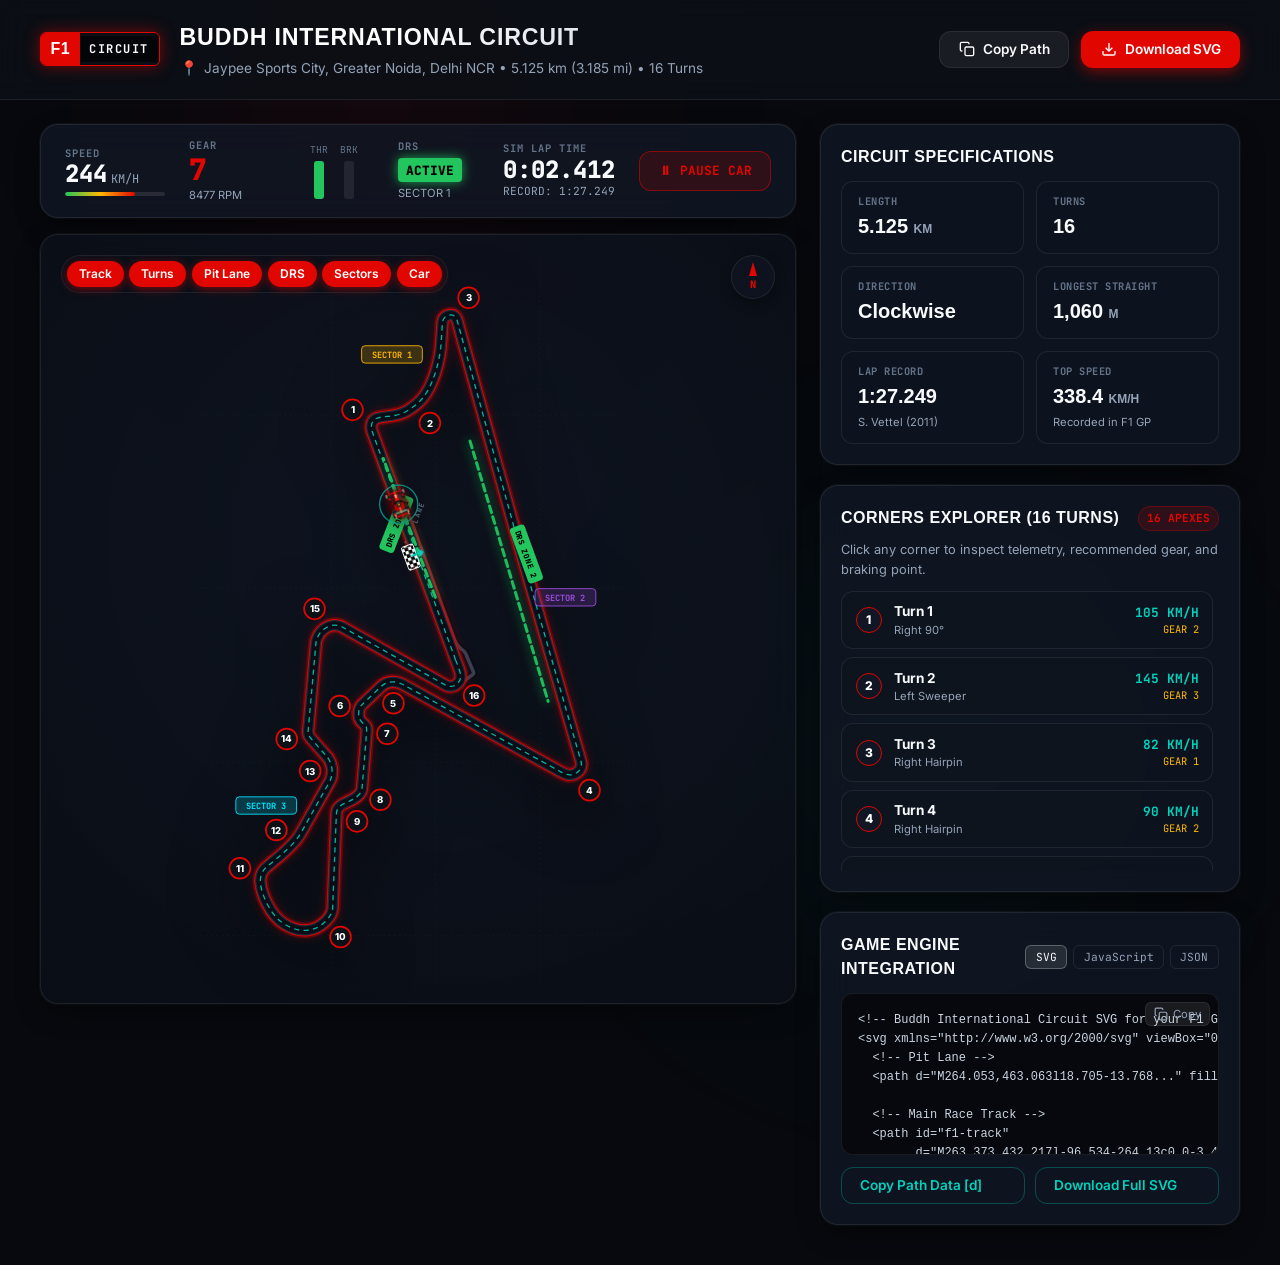
==== index.html @ 2cab72d8 "Initial commit: Buddh Circuit F1 Game" ====
<!DOCTYPE html>
<html lang="en">
<head>
  <meta charset="UTF-8">
  <meta name="viewport" content="width=device-width, initial-scale=1.0">
  <title>Buddh International Circuit | F1 Track SVG & Telemetry</title>
  <meta name="description" content="Vector SVG racing track, telemetry, and live interactive simulator for Buddh International Circuit (Delhi F1 Track)">
  <link rel="preconnect" href="https://fonts.googleapis.com">
  <link rel="preconnect" href="https://fonts.gstatic.com" crossorigin>
  <link href="https://fonts.googleapis.com/css2?family=Cabinet+Grotesk:wght@700;800;900&family=Inter:wght@400;500;600;700;800&family=JetBrains+Mono:wght@500;700&display=swap" rel="stylesheet">
  <link rel="stylesheet" href="assets/css/index.css">
</head>
<body>
  <!-- Ambient background glow -->
  <div class="bg-glow bg-glow-1"></div>
  <div class="bg-glow bg-glow-2"></div>

  <!-- Header -->
  <header class="app-header">
    <div class="header-brand">
      <div class="f1-badge">
        <span class="f1-badge-red">F1</span>
        <span class="f1-badge-text">CIRCUIT</span>
      </div>
      <div class="header-titles">
        <h1>BUDDH INTERNATIONAL CIRCUIT</h1>
        <p class="header-subtitle">
          <span class="location-pin">📍</span> Jaypee Sports City, Greater Noida, Delhi NCR • 5.125 km (3.185 mi) • 16 Turns
        </p>
      </div>
    </div>
    <div class="header-actions">
      <button class="btn btn-secondary" id="btn-copy-path" title="Copy raw SVG path d string">
        <svg width="16" height="16" viewBox="0 0 24 24" fill="none" stroke="currentColor" stroke-width="2"><rect x="9" y="9" width="13" height="13" rx="2"/><path d="M5 15H4a2 2 0 01-2-2V4a2 2 0 012-2h9a2 2 0 012 2v1"/></svg>
        <span>Copy Path</span>
      </button>
      <button class="btn btn-primary" id="btn-download-svg" title="Download clean production SVG">
        <svg width="16" height="16" viewBox="0 0 24 24" fill="none" stroke="currentColor" stroke-width="2"><path d="M21 15v4a2 2 0 01-2 2H5a2 2 0 01-2-2v-4"/><polyline points="7 10 12 15 17 10"/><line x1="12" y1="15" x2="12" y2="3"/></svg>
        <span>Download SVG</span>
      </button>
    </div>
  </header>

  <!-- Main Grid Layout -->
  <main class="dashboard-grid">
    
    <!-- Left Column: Circuit Viewport & Telemetry HUD -->
    <section class="circuit-section">
      
      <!-- Live Telemetry HUD Bar -->
      <div class="telemetry-bar glass-panel">
        <div class="hud-item speed-hud">
          <span class="hud-label">SPEED</span>
          <div class="hud-val-wrap">
            <span class="hud-val" id="hud-speed">0</span>
            <span class="hud-unit">KM/H</span>
          </div>
          <div class="hud-meter">
            <div class="hud-meter-fill" id="meter-speed" style="width: 0%"></div>
          </div>
        </div>

        <div class="hud-item gear-hud">
          <span class="hud-label">GEAR</span>
          <span class="hud-val hud-val-large" id="hud-gear">N</span>
          <span class="hud-sub" id="hud-rpm">0 RPM</span>
        </div>

        <div class="hud-item pedal-hud">
          <div class="pedal-bar throttle-bar">
            <span class="pedal-label">THR</span>
            <div class="pedal-track"><div class="pedal-fill throttle-fill" id="pedal-throttle" style="height: 0%"></div></div>
          </div>
          <div class="pedal-bar brake-bar">
            <span class="pedal-label">BRK</span>
            <div class="pedal-track"><div class="pedal-fill brake-fill" id="pedal-brake" style="height: 0%"></div></div>
          </div>
        </div>

        <div class="hud-item drs-hud">
          <span class="hud-label">DRS</span>
          <span class="drs-indicator" id="hud-drs">OFF</span>
          <span class="hud-sub" id="hud-sector">SECTOR 1</span>
        </div>

        <div class="hud-item lap-hud">
          <span class="hud-label">SIM LAP TIME</span>
          <span class="hud-val font-mono" id="hud-laptime">0:00.000</span>
          <span class="hud-sub font-mono">RECORD: 1:27.249</span>
        </div>

        <div class="hud-item sim-toggle-hud">
          <button class="sim-btn" id="btn-toggle-sim">
            <span class="sim-btn-icon" id="sim-icon">▶</span>
            <span id="sim-text">START CAR</span>
          </button>
        </div>
      </div>

      <!-- Main SVG Canvas Stage -->
      <div class="svg-stage glass-panel" id="stage">
        
        <!-- Quick Layer Switcher Floating Pill -->
        <div class="layer-pill">
          <button class="pill-btn active" data-layer="track" title="Toggle Asphalt Track">Track</button>
          <button class="pill-btn active" data-layer="turns" title="Toggle Turn Badges">Turns</button>
          <button class="pill-btn active" data-layer="pit" title="Toggle Pit Lane">Pit Lane</button>
          <button class="pill-btn active" data-layer="drs" title="Toggle DRS Zones">DRS</button>
          <button class="pill-btn active" data-layer="sectors" title="Toggle Sectors">Sectors</button>
          <button class="pill-btn active" data-layer="car" title="Toggle Car Simulation">Car</button>
        </div>

        <!-- Compass North Marker -->
        <div class="stage-compass">
          <div class="compass-ring">
            <span class="compass-needle"></span>
            <span class="compass-n">N</span>
          </div>
        </div>

        <!-- SVG Container -->
        <div class="svg-container" id="svg-wrap">
          <svg id="circuit-svg" viewBox="-30 -30 500 830" preserveAspectRatio="xMidYMid meet">
            <defs>
              <!-- Glow Filters -->
              <filter id="svg-glow-red" x="-20%" y="-20%" width="140%" height="140%">
                <feDropShadow dx="0" dy="0" stdDeviation="5" flood-color="#e10600" flood-opacity="0.6"/>
              </filter>
              <filter id="svg-glow-cyan" x="-20%" y="-20%" width="140%" height="140%">
                <feDropShadow dx="0" dy="0" stdDeviation="4" flood-color="#00d2be" flood-opacity="0.8"/>
              </filter>
              <filter id="svg-glow-green" x="-20%" y="-20%" width="140%" height="140%">
                <feDropShadow dx="0" dy="0" stdDeviation="4" flood-color="#22c55e" flood-opacity="0.9"/>
              </filter>

              <!-- Start/Finish Pattern -->
              <pattern id="sf-checkers" width="8" height="8" patternUnits="userSpaceOnUse">
                <rect width="4" height="4" fill="#ffffff"/>
                <rect x="4" y="4" width="4" height="4" fill="#ffffff"/>
                <rect x="4" width="4" height="4" fill="#000000"/>
                <rect y="4" width="4" height="4" fill="#000000"/>
              </pattern>
            </defs>

            <!-- Layer: Subtle Stage Grid -->
            <g class="layer-grid" opacity="0.08" stroke="#94a3b8" stroke-width="0.75" stroke-dasharray="2 4">
              <line x1="-30" y1="150" x2="470" y2="150" />
              <line x1="-30" y1="350" x2="470" y2="350" />
              <line x1="-30" y1="550" x2="470" y2="550" />
              <line x1="-30" y1="750" x2="470" y2="750" />
              <line x1="120" y1="-30" x2="120" y2="800" />
              <line x1="240" y1="-30" x2="240" y2="800" />
              <line x1="360" y1="-30" x2="360" y2="800" />
            </g>

            <!-- Layer: Pit Lane -->
            <g id="layer-pit" class="layer-group">
              <path id="pit-path-underlay" class="pit-track-bg" d="M264.053,463.063l18.705-13.768c0,0,1.482-0.816,1.408-2.521l-0.84-2.149l-6.703-15.635 c0,0-1.164-5.591-6.947-9.594c-4.301-2.977-7.277-9.263-7.277-9.263l-49.64-136.292c0,0-1.985-6.616-6.858-11.42 c-4.352-4.289-8.473-10.494-10.338-15.935" />
              <path id="pit-path-line" class="pit-track-fg" d="M264.053,463.063l18.705-13.768c0,0,1.482-0.816,1.408-2.521l-0.84-2.149l-6.703-15.635 c0,0-1.164-5.591-6.947-9.594c-4.301-2.977-7.277-9.263-7.277-9.263l-49.64-136.292c0,0-1.985-6.616-6.858-11.42 c-4.352-4.289-8.473-10.494-10.338-15.935" />
              <text x="210" y="300" transform="rotate(-70 210 300)" class="pit-label">PIT LANE</text>
            </g>

            <!-- Layer: Main Track Asphalt & Curbs -->
            <g id="layer-track" class="layer-group">
              <!-- Glow Base -->
              <path id="track-glow" class="track-glow-path" d="" filter="url(#svg-glow-red)" />
              <!-- Outer Red Curb Border -->
              <path id="track-curb" class="track-curb-path" d="" />
              <!-- Dark Asphalt Surface -->
              <path id="track-asphalt" class="track-asphalt-path" d="" />
              <!-- Asphalt Inner Line -->
              <path id="track-inner-asphalt" class="track-inner-path" d="" />
              <!-- High-visibility Centerline -->
              <path id="track-racing-line" class="track-line-path" d="" />
            </g>

            <!-- Layer: Sectors (Segment overlays) -->
            <g id="layer-sectors" class="layer-group">
              <!-- Sector markers / labels -->
              <g class="sector-tag" transform="translate(190, 80)">
                <rect x="-35" y="-10" width="70" height="20" rx="4" fill="#ffb800" fill-opacity="0.2" stroke="#ffb800" stroke-width="1"/>
                <text y="4" font-family="'JetBrains Mono', monospace" font-size="10" font-weight="700" fill="#ffb800" text-anchor="middle">SECTOR 1</text>
              </g>
              <g class="sector-tag" transform="translate(390, 360)">
                <rect x="-35" y="-10" width="70" height="20" rx="4" fill="#9d4edd" fill-opacity="0.2" stroke="#9d4edd" stroke-width="1"/>
                <text y="4" font-family="'JetBrains Mono', monospace" font-size="10" font-weight="700" fill="#9d4edd" text-anchor="middle">SECTOR 2</text>
              </g>
              <g class="sector-tag" transform="translate(45, 600)">
                <rect x="-35" y="-10" width="70" height="20" rx="4" fill="#00e5ff" fill-opacity="0.2" stroke="#00e5ff" stroke-width="1"/>
                <text y="4" font-family="'JetBrains Mono', monospace" font-size="10" font-weight="700" fill="#00e5ff" text-anchor="middle">SECTOR 3</text>
              </g>
            </g>

            <!-- Layer: DRS Zones -->
            <g id="layer-drs" class="layer-group">
              <!-- DRS Zone 2 on 1.1km Back Straight -->
              <path class="drs-highlight" d="M280,180 L370,480" />
              <g class="drs-badge" transform="translate(345, 310) rotate(70)">
                <rect x="-34" y="-9" width="68" height="18" rx="4" fill="#22c55e" />
                <text y="4" font-family="'JetBrains Mono', monospace" font-size="9" font-weight="800" fill="#000000" text-anchor="middle">DRS ZONE 2</text>
              </g>

              <!-- DRS Zone 1 on Pit Straight -->
              <path class="drs-highlight" d="M240,360 L180,200" />
              <g class="drs-badge" transform="translate(195, 275) rotate(-69)">
                <rect x="-34" y="-9" width="68" height="18" rx="4" fill="#22c55e" />
                <text y="4" font-family="'JetBrains Mono', monospace" font-size="9" font-weight="800" fill="#000000" text-anchor="middle">DRS ZONE 1</text>
              </g>
            </g>

            <!-- Start / Finish Line -->
            <g id="start-finish-group" transform="translate(208, 315) rotate(-20)">
              <rect x="-3" y="-14" width="14" height="28" fill="url(#sf-checkers)" stroke="#ffffff" stroke-width="1" rx="2" />
              <polygon points="20,-1 15,-6 15,-2 5,-2 5,0 15,0 15,4" fill="#00d2be" filter="url(#svg-glow-cyan)" />
            </g>

            <!-- Layer: Turn Markers (Populated via JS) -->
            <g id="layer-turns" class="layer-group">
              <!-- Dynamically generated turn markers -->
            </g>

            <!-- Layer: Simulated F1 Car -->
            <g id="layer-car" class="layer-group">
              <g id="car-marker" transform="translate(263, 432)">
                <!-- Pulse circle -->
                <circle class="car-pulse" r="22" />

                <!-- High-Fidelity Vector F1 Car Model -->
                <g id="car-body" class="f1-car-vector">
                  <!-- Ground Effect Aerodynamic Underbody Glow / Shadow -->
                  <ellipse cx="0" cy="0" rx="11" ry="18" fill="rgba(0,0,0,0.5)" filter="url(#svg-glow-red)" />

                  <!-- Floor Edge Wings & Venturi Undercut -->
                  <path d="M-6.5,-2 L-7.5,6 L-6,8 L-4.5,8 L-4,-2 Z" fill="#111317" />
                  <path d="M6.5,-2 L7.5,6 L6,8 L4.5,8 L4,-2 Z" fill="#111317" />

                  <!-- Front Suspension Wishbones (Carbon A-arms) -->
                  <line x1="-2.2" y1="-8.5" x2="-6.5" y2="-9.5" stroke="#2a2e38" stroke-width="0.8" />
                  <line x1="-2.2" y1="-6.5" x2="-6.5" y2="-8" stroke="#2a2e38" stroke-width="0.8" />
                  <line x1="2.2" y1="-8.5" x2="6.5" y2="-9.5" stroke="#2a2e38" stroke-width="0.8" />
                  <line x1="2.2" y1="-6.5" x2="6.5" y2="-8" stroke="#2a2e38" stroke-width="0.8" />

                  <!-- Front Open Wheels (Pirelli Slicks with BBS Rims) -->
                  <!-- Left Front Tire -->
                  <g class="f1-wheel wheel-fl">
                    <rect x="-9.8" y="-12.5" width="3.6" height="7.2" rx="1.4" fill="#0f1115" stroke="#262a34" stroke-width="0.4" />
                    <rect x="-8.9" y="-10.5" width="1.8" height="3.2" rx="0.6" fill="#e10600" />
                  </g>
                  <!-- Right Front Tire -->
                  <g class="f1-wheel wheel-fr">
                    <rect x="6.2" y="-12.5" width="3.6" height="7.2" rx="1.4" fill="#0f1115" stroke="#262a34" stroke-width="0.4" />
                    <rect x="7.1" y="-10.5" width="1.8" height="3.2" rx="0.6" fill="#e10600" />
                  </g>

                  <!-- Front Wing Mainplane (Carbon with Endplates & Flaps) -->
                  <path d="M-10.5,-13.5 Q0,-16.8 10.5,-13.5 L10,-11.8 Q0,-14.8 -10,-11.8 Z" fill="#15181f" stroke="#373d4a" stroke-width="0.3" />
                  <!-- Front Wing Cascade Red Flap -->
                  <path d="M-9.5,-13.8 Q0,-16.2 9.5,-13.8 L9,-12.8 Q0,-15 -9,-12.8 Z" fill="#e10600" />
                  <!-- Front Wing Endplates -->
                  <rect x="-10.8" y="-15" width="0.9" height="4.2" rx="0.4" fill="#ffffff" />
                  <rect x="9.9" y="-15" width="0.9" height="4.2" rx="0.4" fill="#ffffff" />

                  <!-- Rear Suspension Wishbones -->
                  <line x1="-2.8" y1="7" x2="-6.8" y2="8.5" stroke="#2a2e38" stroke-width="0.9" />
                  <line x1="-2.8" y1="9.5" x2="-6.8" y2="10" stroke="#2a2e38" stroke-width="0.9" />
                  <line x1="2.8" y1="7" x2="6.8" y2="8.5" stroke="#2a2e38" stroke-width="0.9" />
                  <line x1="2.8" y1="9.5" x2="6.8" y2="10" stroke="#2a2e38" stroke-width="0.9" />

                  <!-- Rear Open Wheels (Wide Pirelli Slicks) -->
                  <!-- Left Rear Tire -->
                  <g class="f1-wheel wheel-rl">
                    <rect x="-10.4" y="5.8" width="4.2" height="8.4" rx="1.6" fill="#0f1115" stroke="#262a34" stroke-width="0.4" />
                    <rect x="-9.4" y="8" width="2.2" height="4" rx="0.8" fill="#e10600" />
                  </g>
                  <!-- Right Rear Tire -->
                  <g class="f1-wheel wheel-rr">
                    <rect x="6.2" y="5.8" width="4.2" height="8.4" rx="1.6" fill="#0f1115" stroke="#262a34" stroke-width="0.4" />
                    <rect x="7.2" y="8" width="2.2" height="4" rx="0.8" fill="#e10600" />
                  </g>

                  <!-- Main Chassis Body & Sculpted Sidepods -->
                  <!-- Sidepods -->
                  <path d="M-2.2,-6 L-5.6,-2 L-6.2,5 L-4.5,7 L-2,7 Z" fill="#b80500" />
                  <path d="M2.2,-6 L5.6,-2 L6.2,5 L4.5,7 L2,7 Z" fill="#b80500" />
                  <!-- Sidepod black radiator inlet mouths -->
                  <path d="M-5.4,-2.5 L-2.2,-4.5 L-2.2,-1.5 L-5.2,-0.5 Z" fill="#090b0e" />
                  <path d="M5.4,-2.5 L2.2,-4.5 L2.2,-1.5 L5.2,-0.5 Z" fill="#090b0e" />

                  <!-- Nosecone (Tapered carbon red) -->
                  <path d="M-1.4,-15 L1.4,-15 L2.5,-4 L-2.5,-4 Z" fill="#e10600" />
                  <line x1="0" y1="-14.8" x2="0" y2="-4" stroke="#ff5c57" stroke-width="0.7" />
                  <!-- Pitot tube -->
                  <line x1="0" y1="-15" x2="0" y2="-16.8" stroke="#ffffff" stroke-width="0.5" />
                  <!-- Driver #16 badge on nose -->
                  <rect x="-1.2" y="-11.5" width="2.4" height="3" rx="0.5" fill="#ffffff" />
                  <text x="0" y="-9.3" font-family="'JetBrains Mono', monospace" font-size="2.4" font-weight="900" fill="#e10600" text-anchor="middle">16</text>

                  <!-- Engine Cover Spine & Shark Fin -->
                  <path d="M-2,0 L2,0 L1.6,11.5 L-1.6,11.5 Z" fill="#cc0500" />
                  <line x1="0" y1="1" x2="0" y2="12" stroke="#ffffff" stroke-width="0.6" />

                  <!-- Cockpit Opening & Carbon Tub -->
                  <ellipse cx="0" cy="-0.6" rx="2.4" ry="4" fill="#0c0d11" stroke="#252933" stroke-width="0.5" />

                  <!-- Driver Helmet with Iridescent Visor -->
                  <circle cx="0" cy="-0.6" r="1.65" fill="#ffd600" />
                  <path d="M-1.1,-1.2 Q0,-1.9 1.1,-1.2 L0.9,-0.7 Q0,-1.3 -0.9,-0.7 Z" fill="#00e5ff" filter="url(#svg-glow-cyan)" />

                  <!-- Halo Safety Structure -->
                  <path d="M-2.2,1.2 C-2.4,-1.8 2.4,-1.8 2.2,1.2" fill="none" stroke="#1d2027" stroke-width="1.2" stroke-linecap="round" />
                  <line x1="0" y1="-1.6" x2="0" y2="-3.2" stroke="#1d2027" stroke-width="1.2" stroke-linecap="round" />
                  <path d="M-2,-0.2 C-2,-1.5 2,-1.5 2,-0.2" fill="none" stroke="#4b5262" stroke-width="0.4" />

                  <!-- Airbox Intake & T-Camera Pod -->
                  <rect x="-1" y="0.8" width="2" height="1.4" rx="0.4" fill="#08090c" />
                  <rect x="-0.8" y="1" width="1.6" height="0.8" rx="0.2" fill="#ffd600" />

                  <!-- Rear Wing Lower Beam & Endplates -->
                  <rect x="-7.8" y="10.8" width="15.6" height="1.2" rx="0.3" fill="#15171d" />
                  <rect x="-8.2" y="10" width="1" height="5" rx="0.3" fill="#ffffff" />
                  <rect x="7.2" y="10" width="1" height="5" rx="0.3" fill="#ffffff" />

                  <!-- Main Rear Wing Element -->
                  <rect x="-7.4" y="12.2" width="14.8" height="2" rx="0.4" fill="#e10600" stroke="#3d0300" stroke-width="0.3" />

                  <!-- ACTIVE DRS FLAP (Animates open / close) -->
                  <g id="car-drs-group">
                    <rect id="car-drs-flap" x="-7" y="11" width="14" height="1.4" rx="0.3" fill="#00d2be" stroke="#ffffff" stroke-width="0.3" filter="url(#svg-glow-cyan)" />
                  </g>

                  <!-- Rear Rain / ERS Harvest Safety LED (Flashing Red) -->
                  <circle class="rear-rain-light" cx="0" cy="14.8" r="0.9" fill="#ff1744" filter="url(#svg-glow-red)" />
                </g>
              </g>
            </g>

          </svg>
        </div>

        <!-- Corner Quick Tooltip Overlay -->
        <div class="turn-tooltip" id="turn-tooltip">
          <div class="tt-header">
            <span class="tt-num" id="tt-num">T1</span>
            <span class="tt-name" id="tt-name">Turn 1</span>
          </div>
          <div class="tt-body" id="tt-desc">Heavy braking into sharp right-hander</div>
          <div class="tt-footer">
            <span class="tt-stat" id="tt-speed">105 KM/H</span>
            <span class="tt-gear" id="tt-gear">GEAR 2</span>
          </div>
        </div>

      </div>
    </section>

    <!-- Right Column: Turn Explorer & SVG Code Integrations -->
    <aside class="sidebar-section">
      
      <!-- Track Stats Card -->
      <div class="stats-card glass-panel">
        <h3 class="panel-title">CIRCUIT SPECIFICATIONS</h3>
        <div class="specs-grid">
          <div class="spec-box">
            <span class="spec-label">LENGTH</span>
            <span class="spec-value">5.125 <small>KM</small></span>
          </div>
          <div class="spec-box">
            <span class="spec-label">TURNS</span>
            <span class="spec-value">16</span>
          </div>
          <div class="spec-box">
            <span class="spec-label">DIRECTION</span>
            <span class="spec-value">Clockwise</span>
          </div>
          <div class="spec-box">
            <span class="spec-label">LONGEST STRAIGHT</span>
            <span class="spec-value">1,060 <small>M</small></span>
          </div>
          <div class="spec-box">
            <span class="spec-label">LAP RECORD</span>
            <span class="spec-value font-mono">1:27.249</span>
            <span class="spec-sub">S. Vettel (2011)</span>
          </div>
          <div class="spec-box">
            <span class="spec-label">TOP SPEED</span>
            <span class="spec-value font-mono">338.4 <small>KM/H</small></span>
            <span class="spec-sub">Recorded in F1 GP</span>
          </div>
        </div>
      </div>

      <!-- Turn Directory & Corner Inspector -->
      <div class="turns-card glass-panel">
        <div class="card-header-row">
          <h3 class="panel-title">CORNERS EXPLORER (16 TURNS)</h3>
          <span class="tag-counter">16 APEXES</span>
        </div>
        <p class="section-desc">Click any corner to inspect telemetry, recommended gear, and braking point.</p>
        
        <div class="turns-list-wrap" id="turns-list">
          <!-- Populated by JavaScript -->
        </div>
      </div>

      <!-- Developer Code Snippet & Export Panel -->
      <div class="code-card glass-panel">
        <div class="card-header-row">
          <h3 class="panel-title">GAME ENGINE INTEGRATION</h3>
          <div class="code-tabs">
            <button class="code-tab active" data-tab="svg">SVG</button>
            <button class="code-tab" data-tab="js">JavaScript</button>
            <button class="code-tab" data-tab="json">JSON</button>
          </div>
        </div>

        <div class="code-container">
          <pre><code id="code-snippet">&lt;!-- Clean Track SVG for your Game Engine --&gt;
&lt;svg viewBox="0 0 435 770"&gt;
  &lt;path id="track" d="..." fill="none" stroke="#e10600" stroke-width="8" /&gt;
&lt;/svg&gt;</code></pre>
          <button class="copy-snippet-btn" id="btn-copy-code" title="Copy code snippet">
            <svg width="14" height="14" viewBox="0 0 24 24" fill="none" stroke="currentColor" stroke-width="2"><rect x="9" y="9" width="13" height="13" rx="2"/><path d="M5 15H4a2 2 0 01-2-2V4a2 2 0 012-2h9a2 2 0 012 2v1"/></svg>
            <span>Copy</span>
          </button>
        </div>

        <div class="export-btn-group">
          <button class="btn btn-outline" id="btn-copy-d">Copy Path Data [d]</button>
          <button class="btn btn-outline" id="btn-download-detailed">Download Full SVG</button>
        </div>
      </div>

    </aside>

  </main>

  <!-- Notification Toast -->
  <div class="toast" id="toast">Copied to clipboard!</div>

  <script src="assets/js/app.js"></script>
</body>
</html>
---- assets/css/index.css ----
/* ==========================================================================
   BUDDH INTERNATIONAL CIRCUIT - MODERN F1 DASHBOARD DESIGN SYSTEM
   ========================================================================== */

:root {
  --bg-deep: #07090e;
  --bg-canvas: #0c1017;
  --bg-panel: rgba(18, 24, 38, 0.75);
  --bg-panel-hover: rgba(26, 34, 52, 0.85);
  --bg-card: rgba(15, 20, 31, 0.65);
  --border-subtle: rgba(255, 255, 255, 0.08);
  --border-focus: rgba(225, 6, 0, 0.4);
  
  --f1-red: #e10600;
  --f1-red-glow: rgba(225, 6, 0, 0.5);
  --f1-red-dark: #b30500;
  --cyber-cyan: #00d2be;
  --cyber-cyan-glow: rgba(0, 210, 190, 0.4);
  --neon-green: #22c55e;
  --sector-1: #ffb800;
  --sector-2: #9d4edd;
  --sector-3: #00e5ff;

  --text-main: #f8fafc;
  --text-muted: #94a3b8;
  --text-sub: #64748b;

  --font-display: 'Cabinet Grotesk', -apple-system, BlinkMacSystemFont, 'Segoe UI', Roboto, sans-serif;
  --font-body: 'Inter', -apple-system, BlinkMacSystemFont, 'Segoe UI', Roboto, sans-serif;
  --font-mono: 'JetBrains Mono', 'SF Mono', Consolas, monospace;

  --radius-sm: 6px;
  --radius-md: 12px;
  --radius-lg: 18px;
  --radius-pill: 9999px;

  --shadow-panel: 0 10px 30px -10px rgba(0, 0, 0, 0.7), 0 0 1px 1px rgba(255, 255, 255, 0.05);
}

*, *::before, *::after {
  box-sizing: border-box;
  margin: 0;
  padding: 0;
}

body {
  background-color: var(--bg-deep);
  color: var(--text-main);
  font-family: var(--font-body);
  line-height: 1.5;
  min-height: 100vh;
  position: relative;
  overflow-x: hidden;
  -webkit-font-smoothing: antialiased;
}

/* Ambient glow blobs */
.bg-glow {
  position: fixed;
  border-radius: 50%;
  filter: blur(120px);
  pointer-events: none;
  z-index: 0;
}

.bg-glow-1 {
  width: 500px;
  height: 500px;
  background: radial-gradient(circle, rgba(225, 6, 0, 0.12), transparent 70%);
  top: -150px;
  left: 10%;
}

.bg-glow-2 {
  width: 600px;
  height: 600px;
  background: radial-gradient(circle, rgba(0, 210, 190, 0.08), transparent 70%);
  bottom: -150px;
  right: 5%;
}

/* Glass panel utility */
.glass-panel {
  background: var(--bg-panel);
  backdrop-filter: blur(16px);
  -webkit-backdrop-filter: blur(16px);
  border: 1px solid var(--border-subtle);
  border-radius: var(--radius-lg);
  box-shadow: var(--shadow-panel);
}

/* ==========================================================================
   HEADER
   ========================================================================== */

.app-header {
  position: relative;
  z-index: 10;
  display: flex;
  justify-content: space-between;
  align-items: center;
  padding: 1.25rem 2.5rem;
  border-bottom: 1px solid var(--border-subtle);
  background: rgba(12, 16, 23, 0.85);
  backdrop-filter: blur(12px);
}

.header-brand {
  display: flex;
  align-items: center;
  gap: 1.25rem;
}

.f1-badge {
  display: inline-flex;
  align-items: center;
  border-radius: var(--radius-sm);
  overflow: hidden;
  border: 1px solid var(--f1-red);
  box-shadow: 0 0 15px var(--f1-red-glow);
}

.f1-badge-red {
  background: var(--f1-red);
  color: #fff;
  font-family: var(--font-display);
  font-weight: 900;
  font-size: 1rem;
  padding: 0.25rem 0.6rem;
  letter-spacing: 0.5px;
}

.f1-badge-text {
  background: rgba(0, 0, 0, 0.6);
  color: var(--text-main);
  font-family: var(--font-mono);
  font-size: 0.75rem;
  font-weight: 700;
  padding: 0.25rem 0.6rem;
  letter-spacing: 1.5px;
}

.header-titles h1 {
  font-family: var(--font-display);
  font-weight: 900;
  font-size: 1.45rem;
  letter-spacing: 0.8px;
  background: linear-gradient(135deg, #ffffff 40%, #cbd5e1);
  -webkit-background-clip: text;
  -webkit-text-fill-color: transparent;
}

.header-subtitle {
  font-size: 0.85rem;
  color: var(--text-muted);
  display: flex;
  align-items: center;
  gap: 0.4rem;
  margin-top: 0.15rem;
}

.location-pin {
  font-size: 0.9rem;
}

.header-actions {
  display: flex;
  align-items: center;
  gap: 0.75rem;
}

/* Buttons */
.btn {
  display: inline-flex;
  align-items: center;
  gap: 0.5rem;
  padding: 0.6rem 1.15rem;
  font-family: var(--font-body);
  font-size: 0.85rem;
  font-weight: 600;
  border-radius: var(--radius-md);
  border: 1px solid transparent;
  cursor: pointer;
  transition: all 0.2s cubic-bezier(0.4, 0, 0.2, 1);
  text-decoration: none;
}

.btn-primary {
  background: var(--f1-red);
  color: #ffffff;
  box-shadow: 0 4px 14px var(--f1-red-glow);
}

.btn-primary:hover {
  background: var(--f1-red-dark);
  transform: translateY(-1px);
  box-shadow: 0 6px 20px rgba(225, 6, 0, 0.7);
}

.btn-secondary {
  background: rgba(255, 255, 255, 0.06);
  color: var(--text-main);
  border-color: var(--border-subtle);
}

.btn-secondary:hover {
  background: rgba(255, 255, 255, 0.12);
  border-color: rgba(255, 255, 255, 0.2);
  transform: translateY(-1px);
}

.btn-outline {
  background: transparent;
  color: var(--cyber-cyan);
  border-color: rgba(0, 210, 190, 0.3);
}

.btn-outline:hover {
  background: rgba(0, 210, 190, 0.1);
  border-color: var(--cyber-cyan);
}

/* ==========================================================================
   DASHBOARD GRID
   ========================================================================== */

.dashboard-grid {
  position: relative;
  z-index: 1;
  display: grid;
  grid-template-columns: 1fr 420px;
  gap: 1.5rem;
  padding: 1.5rem 2.5rem 2.5rem;
  max-width: 1700px;
  margin: 0 auto;
}

@media (max-width: 1200px) {
  .dashboard-grid {
    grid-template-columns: 1fr;
    padding: 1rem;
  }
}

/* ==========================================================================
   CIRCUIT SECTION & TELEMETRY HUD
   ========================================================================== */

.circuit-section {
  display: flex;
  flex-direction: column;
  gap: 1rem;
}

/* Telemetry Bar */
.telemetry-bar {
  display: flex;
  align-items: center;
  justify-content: space-between;
  padding: 0.85rem 1.5rem;
  gap: 1rem;
  overflow-x: auto;
}

.hud-item {
  display: flex;
  flex-direction: column;
  justify-content: center;
  min-width: 80px;
}

.hud-label {
  font-family: var(--font-mono);
  font-size: 0.65rem;
  font-weight: 700;
  color: var(--text-sub);
  letter-spacing: 1px;
}

.hud-val-wrap {
  display: flex;
  align-items: baseline;
  gap: 0.25rem;
}

.hud-val {
  font-family: var(--font-mono);
  font-weight: 800;
  font-size: 1.5rem;
  color: var(--text-main);
  line-height: 1.1;
}

.hud-val-large {
  font-size: 1.85rem;
  color: var(--f1-red);
}

.hud-unit {
  font-family: var(--font-mono);
  font-size: 0.75rem;
  color: var(--text-muted);
}

.hud-sub {
  font-size: 0.7rem;
  color: var(--text-muted);
}

.font-mono {
  font-family: var(--font-mono);
}

/* Meter */
.hud-meter {
  width: 100px;
  height: 4px;
  background: rgba(255, 255, 255, 0.1);
  border-radius: var(--radius-pill);
  margin-top: 0.25rem;
  overflow: hidden;
}

.hud-meter-fill {
  height: 100%;
  background: linear-gradient(90deg, var(--neon-green), var(--sector-1), var(--f1-red));
  border-radius: var(--radius-pill);
  transition: width 0.08s linear;
}

/* Pedal bars */
.pedal-hud {
  display: flex;
  flex-direction: row;
  gap: 0.75rem;
}

.pedal-bar {
  display: flex;
  flex-direction: column;
  align-items: center;
  gap: 0.2rem;
}

.pedal-label {
  font-family: var(--font-mono);
  font-size: 0.6rem;
  color: var(--text-sub);
}

.pedal-track {
  width: 10px;
  height: 38px;
  background: rgba(255, 255, 255, 0.08);
  border-radius: 3px;
  display: flex;
  align-items: flex-end;
  overflow: hidden;
}

.pedal-fill {
  width: 100%;
  transition: height 0.08s linear;
}

.throttle-fill {
  background: var(--neon-green);
  box-shadow: 0 0 6px rgba(34, 197, 94, 0.5);
}

.brake-fill {
  background: var(--f1-red);
  box-shadow: 0 0 6px rgba(225, 6, 0, 0.5);
}

/* DRS indicator */
.drs-indicator {
  display: inline-block;
  padding: 0.15rem 0.5rem;
  border-radius: 4px;
  font-family: var(--font-mono);
  font-weight: 800;
  font-size: 0.8rem;
  background: rgba(255, 255, 255, 0.08);
  color: var(--text-muted);
  transition: all 0.2s ease;
  width: fit-content;
  margin: 0.2rem 0;
}

.drs-indicator.active {
  background: var(--neon-green);
  color: #000000;
  box-shadow: 0 0 12px rgba(34, 197, 94, 0.8);
}

/* Simulator Toggle Button */
.sim-btn {
  display: flex;
  align-items: center;
  gap: 0.5rem;
  padding: 0.65rem 1.15rem;
  background: rgba(0, 210, 190, 0.12);
  color: var(--cyber-cyan);
  border: 1px solid rgba(0, 210, 190, 0.4);
  border-radius: var(--radius-md);
  font-family: var(--font-mono);
  font-size: 0.8rem;
  font-weight: 700;
  cursor: pointer;
  transition: all 0.2s ease;
}

.sim-btn:hover {
  background: var(--cyber-cyan);
  color: #000000;
  box-shadow: 0 0 16px var(--cyber-cyan-glow);
}

.sim-btn.running {
  background: rgba(225, 6, 0, 0.15);
  color: var(--f1-red);
  border-color: rgba(225, 6, 0, 0.5);
}

.sim-btn.running:hover {
  background: var(--f1-red);
  color: #ffffff;
  box-shadow: 0 0 16px var(--f1-red-glow);
}

/* ==========================================================================
   SVG STAGE
   ========================================================================== */

.svg-stage {
  position: relative;
  min-height: 650px;
  display: flex;
  align-items: center;
  justify-content: center;
  padding: 1.5rem;
  background: radial-gradient(circle at 50% 40%, rgba(20, 28, 45, 0.6) 0%, rgba(10, 14, 22, 0.95) 100%);
  overflow: hidden;
}

/* Layer Pills */
.layer-pill {
  position: absolute;
  top: 1.25rem;
  left: 1.25rem;
  display: flex;
  gap: 0.35rem;
  background: rgba(12, 16, 25, 0.85);
  backdrop-filter: blur(12px);
  padding: 0.3rem;
  border-radius: var(--radius-pill);
  border: 1px solid var(--border-subtle);
  z-index: 5;
}

.pill-btn {
  background: transparent;
  border: none;
  color: var(--text-muted);
  font-family: var(--font-body);
  font-size: 0.75rem;
  font-weight: 600;
  padding: 0.35rem 0.75rem;
  border-radius: var(--radius-pill);
  cursor: pointer;
  transition: all 0.15s ease;
}

.pill-btn:hover {
  color: var(--text-main);
  background: rgba(255, 255, 255, 0.06);
}

.pill-btn.active {
  background: var(--f1-red);
  color: #ffffff;
  box-shadow: 0 2px 8px var(--f1-red-glow);
}

/* Compass */
.stage-compass {
  position: absolute;
  top: 1.25rem;
  right: 1.25rem;
  z-index: 5;
}

.compass-ring {
  width: 44px;
  height: 44px;
  border-radius: 50%;
  background: rgba(15, 21, 33, 0.8);
  border: 1px solid var(--border-subtle);
  display: flex;
  flex-direction: column;
  align-items: center;
  justify-content: center;
  box-shadow: 0 4px 12px rgba(0, 0, 0, 0.4);
}

.compass-needle {
  width: 0;
  height: 0;
  border-left: 4px solid transparent;
  border-right: 4px solid transparent;
  border-bottom: 14px solid var(--f1-red);
}

.compass-n {
  font-family: var(--font-mono);
  font-size: 0.65rem;
  font-weight: 800;
  color: var(--f1-red);
  margin-top: 1px;
}

/* SVG Container */
.svg-container {
  width: 100%;
  height: 100%;
  max-height: 750px;
  display: flex;
  align-items: center;
  justify-content: center;
}

#circuit-svg {
  width: 100%;
  height: 100%;
  max-height: 720px;
  filter: drop-shadow(0 20px 30px rgba(0, 0, 0, 0.6));
}

/* SVG Internal Classes */
.pit-track-bg {
  fill: none;
  stroke: #0a0d14;
  stroke-width: 9;
  stroke-linecap: round;
  stroke-linejoin: round;
}

.pit-track-fg {
  fill: none;
  stroke: #334155;
  stroke-width: 4;
  stroke-linecap: round;
  stroke-linejoin: round;
}

.pit-label {
  font-family: var(--font-mono);
  font-size: 8px;
  font-weight: 700;
  fill: #64748b;
  letter-spacing: 2px;
}

.track-glow-path {
  fill: none;
  stroke: var(--f1-red);
  stroke-width: 18;
  stroke-linecap: round;
  stroke-linejoin: round;
  opacity: 0.4;
}

.track-curb-path {
  fill: none;
  stroke: #e10600;
  stroke-width: 14;
  stroke-linecap: round;
  stroke-linejoin: round;
}

.track-asphalt-path {
  fill: none;
  stroke: #1e293b;
  stroke-width: 12;
  stroke-linecap: round;
  stroke-linejoin: round;
}

.track-inner-path {
  fill: none;
  stroke: #090d16;
  stroke-width: 9;
  stroke-linecap: round;
  stroke-linejoin: round;
}

.track-line-path {
  fill: none;
  stroke: var(--cyber-cyan);
  stroke-width: 1.5;
  stroke-dasharray: 6 5;
  opacity: 0.85;
}

.drs-highlight {
  fill: none;
  stroke: var(--neon-green);
  stroke-width: 3.5;
  stroke-dasharray: 8 5;
  stroke-linecap: round;
  opacity: 0.95;
  filter: drop-shadow(0 0 6px rgba(34, 197, 94, 0.8));
}

/* Turn Markers in SVG */
.turn-marker {
  cursor: pointer;
  transition: transform 0.2s cubic-bezier(0.34, 1.56, 0.64, 1);
}

.turn-marker circle {
  fill: #0c1017;
  stroke: var(--f1-red);
  stroke-width: 2;
  transition: all 0.2s ease;
}

.turn-marker text {
  font-family: var(--font-body);
  font-size: 11px;
  font-weight: 800;
  fill: #ffffff;
  text-anchor: middle;
}

.turn-marker:hover,
.turn-marker.active {
  transform: scale(1.35);
}

.turn-marker:hover circle,
.turn-marker.active circle {
  fill: var(--f1-red);
  stroke: #ffffff;
  stroke-width: 2.5;
  filter: drop-shadow(0 0 10px var(--f1-red-glow));
}

.turn-marker:hover text,
.turn-marker.active text {
  fill: #ffffff;
}

/* Car simulation */
.car-pulse {
  fill: none;
  stroke: var(--cyber-cyan);
  stroke-width: 1.5;
  opacity: 0.7;
  animation: pulse-ring 1.5s cubic-bezier(0.215, 0.61, 0.355, 1) infinite;
}

@keyframes pulse-ring {
  0% { transform: scale(0.5); opacity: 1; }
  100% { transform: scale(1.8); opacity: 0; }
}

/* High-Fidelity F1 Vector Car Styling */
.f1-car-vector {
  filter: drop-shadow(0 4px 10px rgba(0, 0, 0, 0.75));
  transition: transform 0.04s linear;
}

#car-drs-flap {
  transform-origin: 0 11px;
  transition: transform 0.22s cubic-bezier(0.34, 1.56, 0.64, 1), fill 0.2s ease;
}

.f1-car-vector.drs-active #car-drs-flap {
  transform: translateY(-2px) scaleY(0.4);
  fill: #3ddc84;
  filter: drop-shadow(0 0 5px #3ddc84);
}

.rear-rain-light {
  animation: f1-rain-led 0.6s infinite alternate ease-in-out;
}

@keyframes f1-rain-led {
  0% { opacity: 0.35; }
  100% { opacity: 1; filter: drop-shadow(0 0 6px #ff1744); }
}

/* Turn Tooltip */
.turn-tooltip {
  position: absolute;
  pointer-events: none;
  background: rgba(14, 19, 29, 0.95);
  backdrop-filter: blur(12px);
  border: 1px solid rgba(225, 6, 0, 0.4);
  border-radius: var(--radius-md);
  padding: 0.85rem 1.15rem;
  box-shadow: 0 10px 25px rgba(0, 0, 0, 0.7), 0 0 15px rgba(225, 6, 0, 0.25);
  z-index: 20;
  opacity: 0;
  transform: translateY(8px);
  transition: opacity 0.2s ease, transform 0.2s ease;
  min-width: 220px;
}

.turn-tooltip.visible {
  opacity: 1;
  transform: translateY(0);
}

.tt-header {
  display: flex;
  align-items: center;
  gap: 0.5rem;
  margin-bottom: 0.3rem;
}

.tt-num {
  background: var(--f1-red);
  color: #fff;
  font-family: var(--font-mono);
  font-size: 0.75rem;
  font-weight: 800;
  padding: 0.15rem 0.45rem;
  border-radius: 4px;
}

.tt-name {
  font-family: var(--font-display);
  font-weight: 800;
  font-size: 0.95rem;
  color: #fff;
}

.tt-body {
  font-size: 0.8rem;
  color: var(--text-muted);
  margin-bottom: 0.6rem;
  line-height: 1.35;
}

.tt-footer {
  display: flex;
  justify-content: space-between;
  align-items: center;
  border-top: 1px solid var(--border-subtle);
  padding-top: 0.4rem;
  font-family: var(--font-mono);
  font-size: 0.75rem;
}

.tt-stat {
  color: var(--cyber-cyan);
  font-weight: 700;
}

.tt-gear {
  color: var(--sector-1);
  font-weight: 700;
}

/* ==========================================================================
   SIDEBAR SECTION
   ========================================================================== */

.sidebar-section {
  display: flex;
  flex-direction: column;
  gap: 1.25rem;
}

.panel-title {
  font-family: var(--font-display);
  font-weight: 800;
  font-size: 1rem;
  letter-spacing: 0.5px;
  color: var(--text-main);
  display: flex;
  align-items: center;
  gap: 0.5rem;
}

.card-header-row {
  display: flex;
  align-items: center;
  justify-content: space-between;
  margin-bottom: 0.6rem;
}

.tag-counter {
  font-family: var(--font-mono);
  font-size: 0.7rem;
  font-weight: 700;
  padding: 0.2rem 0.5rem;
  border-radius: var(--radius-pill);
  background: rgba(225, 6, 0, 0.15);
  color: var(--f1-red);
  border: 1px solid rgba(225, 6, 0, 0.3);
}

.section-desc {
  font-size: 0.8rem;
  color: var(--text-muted);
  margin-bottom: 0.75rem;
}

/* Specs Grid */
.stats-card {
  padding: 1.25rem;
}

.specs-grid {
  display: grid;
  grid-template-columns: repeat(2, 1fr);
  gap: 0.75rem;
  margin-top: 0.75rem;
}

.spec-box {
  background: var(--bg-card);
  border: 1px solid var(--border-subtle);
  border-radius: var(--radius-md);
  padding: 0.75rem 1rem;
  display: flex;
  flex-direction: column;
  justify-content: center;
}

.spec-label {
  font-family: var(--font-mono);
  font-size: 0.65rem;
  font-weight: 700;
  color: var(--text-sub);
  letter-spacing: 0.5px;
}

.spec-value {
  font-family: var(--font-display);
  font-weight: 800;
  font-size: 1.25rem;
  color: var(--text-main);
  margin-top: 0.1rem;
}

.spec-value small {
  font-size: 0.75rem;
  color: var(--text-muted);
}

.spec-sub {
  font-size: 0.7rem;
  color: var(--text-muted);
  margin-top: 0.15rem;
}

/* Turns List */
.turns-card {
  padding: 1.25rem;
  display: flex;
  flex-direction: column;
}

.turns-list-wrap {
  display: flex;
  flex-direction: column;
  gap: 0.5rem;
  max-height: 280px;
  overflow-y: auto;
  padding-right: 0.35rem;
}

/* Custom Scrollbar */
.turns-list-wrap::-webkit-scrollbar {
  width: 5px;
}

.turns-list-wrap::-webkit-scrollbar-track {
  background: rgba(255, 255, 255, 0.03);
  border-radius: 4px;
}

.turns-list-wrap::-webkit-scrollbar-thumb {
  background: rgba(255, 255, 255, 0.15);
  border-radius: 4px;
}

.turn-item {
  display: flex;
  align-items: center;
  justify-content: space-between;
  padding: 0.6rem 0.85rem;
  background: var(--bg-card);
  border: 1px solid var(--border-subtle);
  border-radius: var(--radius-md);
  cursor: pointer;
  transition: all 0.15s ease;
}

.turn-item:hover {
  background: var(--bg-panel-hover);
  border-color: rgba(225, 6, 0, 0.3);
  transform: translateX(3px);
}

.turn-item.selected {
  background: rgba(225, 6, 0, 0.12);
  border-color: var(--f1-red);
  box-shadow: 0 0 12px rgba(225, 6, 0, 0.2);
}

.turn-item-left {
  display: flex;
  align-items: center;
  gap: 0.75rem;
}

.turn-badge-circle {
  width: 26px;
  height: 26px;
  border-radius: 50%;
  background: #111625;
  border: 1.5px solid var(--f1-red);
  display: flex;
  align-items: center;
  justify-content: center;
  font-family: var(--font-body);
  font-weight: 800;
  font-size: 0.75rem;
  color: #fff;
  flex-shrink: 0;
}

.turn-item.selected .turn-badge-circle {
  background: var(--f1-red);
}

.turn-item-info {
  display: flex;
  flex-direction: column;
}

.turn-item-name {
  font-weight: 700;
  font-size: 0.85rem;
  color: var(--text-main);
}

.turn-item-type {
  font-size: 0.7rem;
  color: var(--text-muted);
}

.turn-item-right {
  display: flex;
  flex-direction: column;
  align-items: flex-end;
}

.turn-item-speed {
  font-family: var(--font-mono);
  font-weight: 700;
  font-size: 0.8rem;
  color: var(--cyber-cyan);
}

.turn-item-gear {
  font-family: var(--font-mono);
  font-size: 0.65rem;
  color: var(--sector-1);
}

/* Code Snippet Card */
.code-card {
  padding: 1.25rem;
}

.code-tabs {
  display: flex;
  gap: 0.35rem;
}

.code-tab {
  background: transparent;
  border: 1px solid var(--border-subtle);
  color: var(--text-muted);
  font-family: var(--font-mono);
  font-size: 0.7rem;
  padding: 0.25rem 0.6rem;
  border-radius: var(--radius-sm);
  cursor: pointer;
  transition: all 0.15s ease;
}

.code-tab.active {
  background: rgba(255, 255, 255, 0.1);
  color: var(--text-main);
  border-color: rgba(255, 255, 255, 0.25);
}

.code-container {
  position: relative;
  background: #06080d;
  border: 1px solid var(--border-subtle);
  border-radius: var(--radius-md);
  margin: 0.75rem 0;
  overflow: hidden;
}

.code-container pre {
  padding: 1rem;
  font-family: var(--font-mono);
  font-size: 0.75rem;
  color: #cbd5e1;
  overflow-x: auto;
  max-height: 160px;
  line-height: 1.5;
}

.copy-snippet-btn {
  position: absolute;
  top: 0.5rem;
  right: 0.5rem;
  background: rgba(255, 255, 255, 0.08);
  border: 1px solid var(--border-subtle);
  border-radius: var(--radius-sm);
  color: var(--text-muted);
  display: flex;
  align-items: center;
  gap: 0.3rem;
  padding: 0.25rem 0.5rem;
  font-size: 0.7rem;
  font-family: var(--font-body);
  cursor: pointer;
  transition: all 0.15s ease;
}

.copy-snippet-btn:hover {
  background: rgba(255, 255, 255, 0.15);
  color: #fff;
}

.export-btn-group {
  display: grid;
  grid-template-columns: repeat(2, 1fr);
  gap: 0.6rem;
}

/* Toast */
.toast {
  position: fixed;
  bottom: 2rem;
  right: 2rem;
  background: var(--cyber-cyan);
  color: #000000;
  font-family: var(--font-body);
  font-weight: 700;
  font-size: 0.85rem;
  padding: 0.75rem 1.4rem;
  border-radius: var(--radius-pill);
  box-shadow: 0 10px 25px rgba(0, 0, 0, 0.6), 0 0 20px var(--cyber-cyan-glow);
  z-index: 100;
  opacity: 0;
  transform: translateY(20px);
  pointer-events: none;
  transition: all 0.25s cubic-bezier(0.34, 1.56, 0.64, 1);
}

.toast.show {
  opacity: 1;
  transform: translateY(0);
}
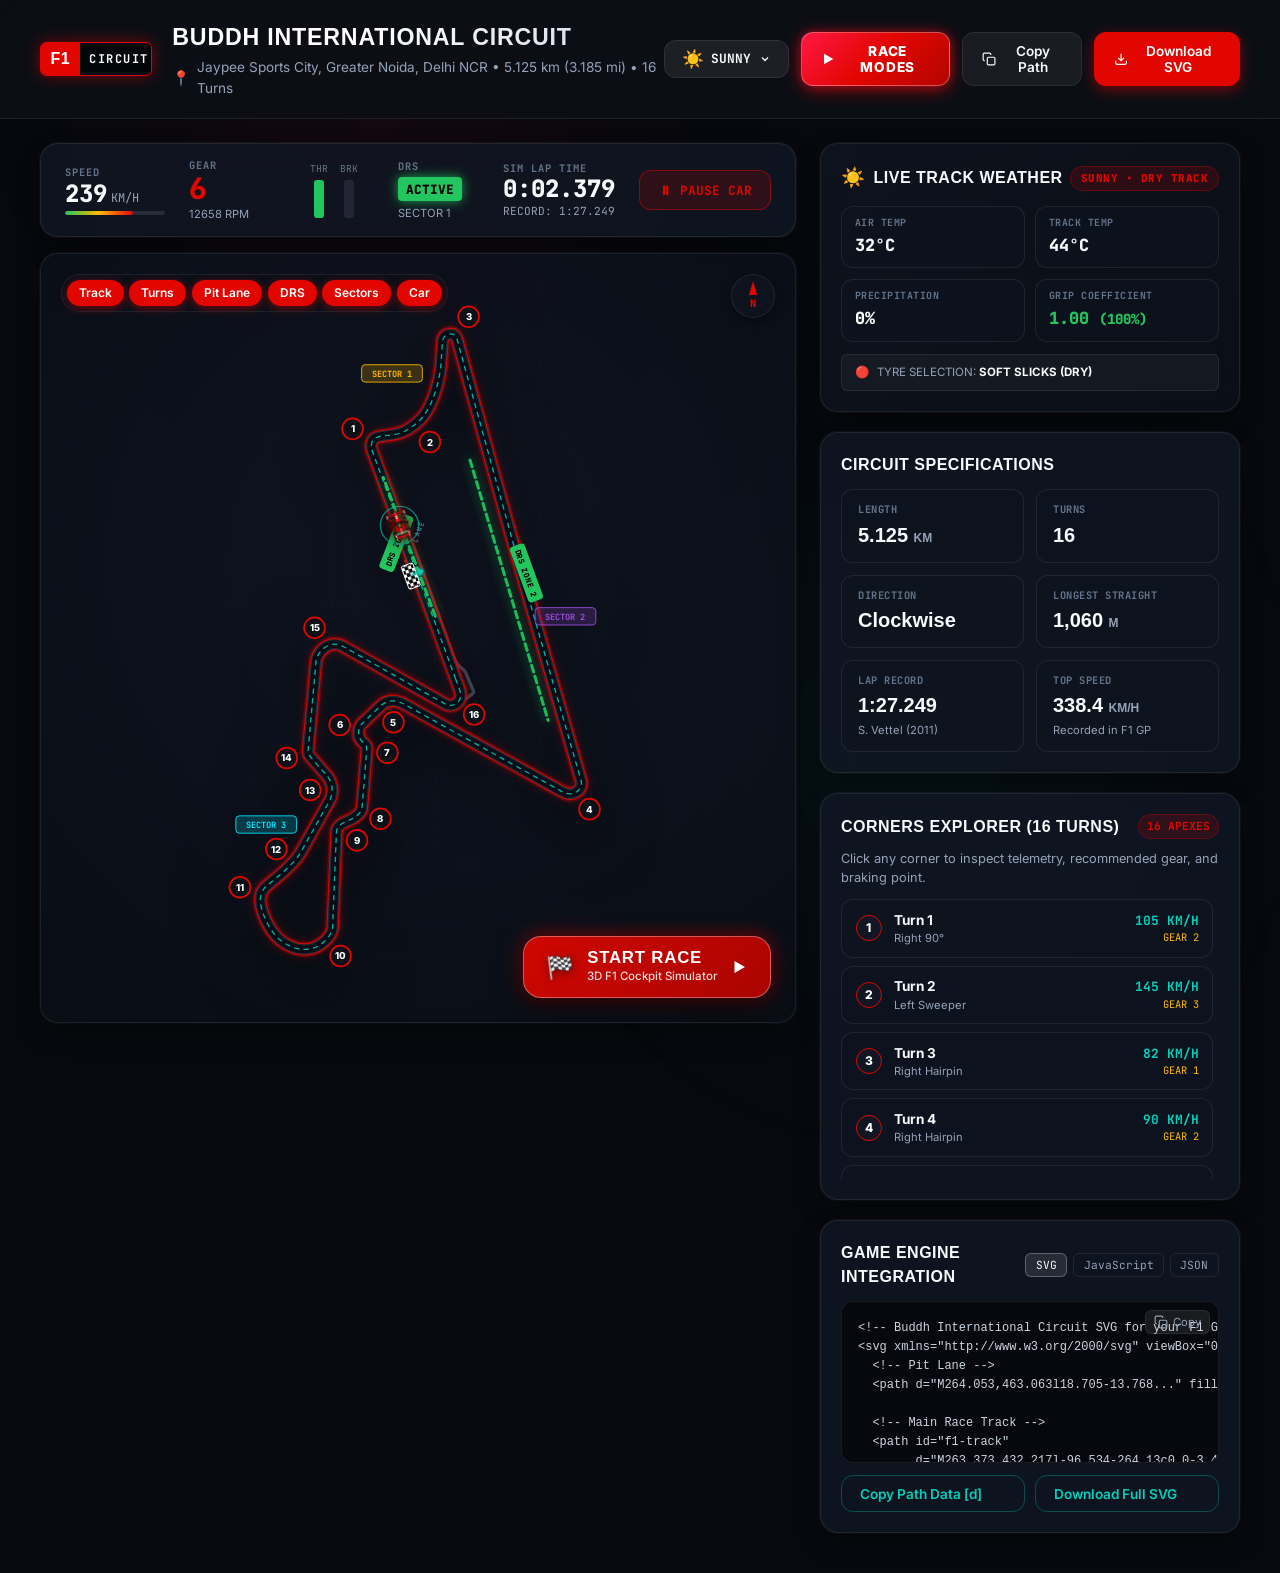
==== commit 976a06a7: "feat: Add Single/Duo/Multiplayer race modes, dynamic weather system, top minimaps, 3D F1 car models," ====
--- a/index.html
+++ b/index.html
@@ -30,6 +30,68 @@
       </div>
     </div>
     <div class="header-actions">
+      <!-- Weather System Selector -->
+      <div class="weather-btn-wrapper">
+        <button class="btn btn-weather" id="btn-weather-toggle" title="Change Track Weather Condition" aria-expanded="false">
+          <span class="weather-icon" id="header-weather-icon">☀️</span>
+          <span id="header-weather-text">SUNNY</span>
+          <svg width="12" height="12" viewBox="0 0 24 24" fill="none" stroke="currentColor" stroke-width="2.5"><polyline points="6 9 12 15 18 9"></polyline></svg>
+        </button>
+        <!-- Weather Selector Modal / Dropdown -->
+        <div class="weather-dropdown glass-panel" id="weather-dropdown" hidden>
+          <div class="weather-dropdown-header">
+            <h4>TRACK WEATHER SYSTEM</h4>
+            <span class="weather-status-tag" id="weather-track-condition">DRY TRACK</span>
+          </div>
+          <div class="weather-grid">
+            <button class="weather-card active" data-weather="sunny">
+              <span class="wc-icon">☀️</span>
+              <div class="wc-info">
+                <span class="wc-title">Sunny</span>
+                <span class="wc-desc">100% Grip • Optimal</span>
+              </div>
+              <span class="wc-temp">32°C</span>
+            </button>
+            <button class="weather-card" data-weather="cloudy">
+              <span class="wc-icon">☁️</span>
+              <div class="wc-info">
+                <span class="wc-title">Cloudy</span>
+                <span class="wc-desc">98% Grip • Overcast</span>
+              </div>
+              <span class="wc-temp">24°C</span>
+            </button>
+            <button class="weather-card" data-weather="rain">
+              <span class="wc-icon">🌧️</span>
+              <div class="wc-info">
+                <span class="wc-title">Rain</span>
+                <span class="wc-desc">60% Grip • Wet Visor</span>
+              </div>
+              <span class="wc-temp">19°C</span>
+            </button>
+            <button class="weather-card" data-weather="snow">
+              <span class="wc-icon">❄️</span>
+              <div class="wc-info">
+                <span class="wc-title">Snow</span>
+                <span class="wc-desc">35% Grip • Icy Slide</span>
+              </div>
+              <span class="wc-temp">-2°C</span>
+            </button>
+          </div>
+          <div class="weather-telemetry-preview">
+            <div class="wtp-item"><span>Air Temp</span><b id="wtp-air">32°C</b></div>
+            <div class="wtp-item"><span>Track Temp</span><b id="wtp-track">44°C</b></div>
+            <div class="wtp-item"><span>Rain Risk</span><b id="wtp-rain">0%</b></div>
+            <div class="wtp-item"><span>Grip Level</span><b id="wtp-grip" style="color:var(--neon-green)">100%</b></div>
+          </div>
+        </div>
+      </div>
+
+      <!-- Game Mode Launcher Button -->
+      <button class="btn btn-start-race" id="btn-open-game-modes" title="Select Game Mode & Start Racing">
+        <svg width="18" height="18" viewBox="0 0 24 24" fill="currentColor"><polygon points="6 4 20 12 6 20 6 4"/></svg>
+        <span>RACE MODES</span>
+      </button>
+
       <button class="btn btn-secondary" id="btn-copy-path" title="Copy raw SVG path d string">
         <svg width="16" height="16" viewBox="0 0 24 24" fill="none" stroke="currentColor" stroke-width="2"><rect x="9" y="9" width="13" height="13" rx="2"/><path d="M5 15H4a2 2 0 01-2-2V4a2 2 0 012-2h9a2 2 0 012 2v1"/></svg>
         <span>Copy Path</span>
@@ -99,6 +161,8 @@
 
       <!-- Main SVG Canvas Stage -->
       <div class="svg-stage glass-panel" id="stage">
+        <!-- Weather Animation Layer Canvas -->
+        <canvas id="weather-canvas" class="weather-stage-canvas"></canvas>
         
         <!-- Quick Layer Switcher Floating Pill -->
         <div class="layer-pill">
@@ -109,6 +173,16 @@
           <button class="pill-btn active" data-layer="sectors" title="Toggle Sectors">Sectors</button>
           <button class="pill-btn active" data-layer="car" title="Toggle Car Simulation">Car</button>
         </div>
+
+        <!-- Floating Race Mode Launcher -->
+        <a href="Buddh%20Circuit%20%E2%80%93%20F1%20Cockpit.html" class="stage-race-cta" title="Launch F1 Cockpit 3D Game">
+          <span class="race-flag-icon">🏁</span>
+          <div class="race-cta-text">
+            <span class="race-cta-title">START RACE</span>
+            <span class="race-cta-sub">3D F1 Cockpit Simulator</span>
+          </div>
+          <svg width="18" height="18" viewBox="0 0 24 24" fill="currentColor"><polygon points="6 4 20 12 6 20 6 4"/></svg>
+        </a>
 
         <!-- Compass North Marker -->
         <div class="stage-compass">
@@ -356,6 +430,39 @@
     <!-- Right Column: Turn Explorer & SVG Code Integrations -->
     <aside class="sidebar-section">
       
+      <!-- Live Meteorology & Weather Card -->
+      <div class="weather-sidebar-card glass-panel" id="weather-sidebar-card">
+        <div class="card-header-row">
+          <h3 class="panel-title">
+            <span class="panel-title-icon" id="sidebar-weather-icon">☀️</span>
+            <span>LIVE TRACK WEATHER</span>
+          </h3>
+          <span class="weather-condition-pill" id="sidebar-weather-pill">SUNNY • DRY</span>
+        </div>
+        <div class="weather-sidebar-grid">
+          <div class="weather-sidebar-stat">
+            <span class="ws-label">AIR TEMP</span>
+            <span class="ws-val" id="sidebar-air-temp">32°C</span>
+          </div>
+          <div class="weather-sidebar-stat">
+            <span class="ws-label">TRACK TEMP</span>
+            <span class="ws-val" id="sidebar-track-temp">44°C</span>
+          </div>
+          <div class="weather-sidebar-stat">
+            <span class="ws-label">PRECIPITATION</span>
+            <span class="ws-val" id="sidebar-precip">0%</span>
+          </div>
+          <div class="weather-sidebar-stat">
+            <span class="ws-label">GRIP COEFFICIENT</span>
+            <span class="ws-val font-mono" id="sidebar-grip" style="color:var(--neon-green)">1.00 <small>(100%)</small></span>
+          </div>
+        </div>
+        <div class="weather-tyre-rec" id="sidebar-tyre-rec">
+          <span class="tyre-icon">🔴</span>
+          <span>TYRE SELECTION: <b>SOFT SLICKS (DRY)</b></span>
+        </div>
+      </div>
+
       <!-- Track Stats Card -->
       <div class="stats-card glass-panel">
         <h3 class="panel-title">CIRCUIT SPECIFICATIONS</h3>
@@ -437,6 +544,64 @@
   <!-- Notification Toast -->
   <div class="toast" id="toast">Copied to clipboard!</div>
 
+  <!-- Game Mode Selector Modal -->
+  <div class="modal-backdrop" id="game-mode-modal" hidden>
+    <div class="game-mode-dialog glass-panel">
+      <div class="dialog-header">
+        <div class="dialog-brand">
+          <span class="f1-badge-red">F1</span>
+          <h3>SELECT RACE MODE</h3>
+        </div>
+        <button class="btn-close-modal" id="btn-close-game-modes" aria-label="Close modal">
+          <svg width="18" height="18" viewBox="0 0 24 24" fill="none" stroke="currentColor" stroke-width="2.5"><line x1="18" y1="6" x2="6" y2="18"></line><line x1="6" y1="6" x2="18" y2="18"></line></svg>
+        </button>
+      </div>
+
+      <p class="dialog-subtitle">Choose your driving experience on Buddh International Circuit:</p>
+
+      <div class="game-mode-grid">
+        <!-- 1. Single Player -->
+        <a href="Buddh%20Circuit%20%E2%80%93%20F1%20Cockpit.html" class="mode-card">
+          <div class="mode-card-badge single-badge">SOLO</div>
+          <div class="mode-icon-wrap">🏎️</div>
+          <h4>Single Player</h4>
+          <p class="mode-desc">Cockpit View Time Trial, practice racing lines, DRS zones & sector pacing.</p>
+          <div class="mode-footer">
+            <span class="mode-tag">1 Driver</span>
+            <span class="mode-ctrl">Keyboard / WASD</span>
+            <span class="mode-btn-pill">START SOLO →</span>
+          </div>
+        </a>
+
+        <!-- 2. Duo Player (Split-Screen) -->
+        <a href="duo_race.html" class="mode-card featured">
+          <div class="mode-card-badge duo-badge">SPLIT-SCREEN</div>
+          <div class="mode-icon-wrap">👥</div>
+          <h4>Duo Player (1 Device)</h4>
+          <p class="mode-desc">2 separate screens side-by-side on the same device! Head-to-head live battle.</p>
+          <div class="mode-footer">
+            <span class="mode-tag">2 Drivers</span>
+            <span class="mode-ctrl">P1: W,A,S,D • P2: ▲,◄,▼,►</span>
+            <span class="mode-btn-pill">PLAY DUO →</span>
+          </div>
+        </a>
+
+        <!-- 3. Multiplayer (Online Rooms) -->
+        <a href="multiplayer_race.html" class="mode-card online-featured">
+          <div class="mode-card-badge multi-badge">ONLINE GP</div>
+          <div class="mode-icon-wrap">🌐</div>
+          <h4>Multiplayer (Rooms)</h4>
+          <p class="mode-desc">Create or join rooms with invite codes, race friends & celebrate Top 3 Podium winners (🥇🥈🥉)!</p>
+          <div class="mode-footer">
+            <span class="mode-tag">Top 3 Podium</span>
+            <span class="mode-ctrl">Room Code / WebRTC</span>
+            <span class="mode-btn-pill">ENTER LOBBY →</span>
+          </div>
+        </a>
+      </div>
+    </div>
+  </div>
+
   <script src="assets/js/app.js"></script>
 </body>
 </html>
--- a/assets/css/index.css
+++ b/assets/css/index.css
@@ -185,6 +185,49 @@
   text-decoration: none;
 }
 
+.btn-start-race {
+  background: linear-gradient(135deg, #ff1744 0%, #e10600 50%, #b30500 100%);
+  color: #ffffff;
+  font-weight: 800;
+  letter-spacing: 0.8px;
+  box-shadow: 0 4px 18px rgba(225, 6, 0, 0.6), 0 0 10px rgba(255, 23, 68, 0.4);
+  border: 1px solid rgba(255, 255, 255, 0.3);
+  position: relative;
+  overflow: hidden;
+  animation: pulse-start-btn 2.2s infinite ease-in-out;
+}
+
+.btn-start-race::before {
+  content: '';
+  position: absolute;
+  top: 0;
+  left: -100%;
+  width: 100%;
+  height: 100%;
+  background: linear-gradient(90deg, transparent, rgba(255, 255, 255, 0.35), transparent);
+  transition: 0.5s;
+}
+
+.btn-start-race:hover::before {
+  left: 100%;
+}
+
+.btn-start-race:hover {
+  background: linear-gradient(135deg, #ff2e58 0%, #ff1744 50%, #d50000 100%);
+  transform: translateY(-2px) scale(1.03);
+  box-shadow: 0 8px 25px rgba(225, 6, 0, 0.85), 0 0 20px rgba(255, 46, 88, 0.6);
+  color: #ffffff;
+}
+
+@keyframes pulse-start-btn {
+  0%, 100% {
+    box-shadow: 0 4px 18px rgba(225, 6, 0, 0.5), 0 0 8px rgba(255, 23, 68, 0.3);
+  }
+  50% {
+    box-shadow: 0 4px 26px rgba(225, 6, 0, 0.85), 0 0 18px rgba(255, 23, 68, 0.6);
+  }
+}
+
 .btn-primary {
   background: var(--f1-red);
   color: #ffffff;
@@ -457,6 +500,67 @@
   border-radius: var(--radius-pill);
   border: 1px solid var(--border-subtle);
   z-index: 5;
+}
+
+/* Floating Stage Race Launcher */
+.stage-race-cta {
+  position: absolute;
+  bottom: 1.5rem;
+  right: 1.5rem;
+  display: flex;
+  align-items: center;
+  gap: 0.85rem;
+  background: linear-gradient(135deg, rgba(225, 6, 0, 0.92) 0%, rgba(179, 5, 0, 0.95) 100%);
+  color: #ffffff;
+  padding: 0.75rem 1.35rem;
+  border-radius: var(--radius-lg);
+  border: 1px solid rgba(255, 255, 255, 0.35);
+  box-shadow: 0 10px 30px rgba(0, 0, 0, 0.6), 0 0 20px rgba(225, 6, 0, 0.6);
+  backdrop-filter: blur(14px);
+  text-decoration: none;
+  z-index: 10;
+  transition: all 0.25s cubic-bezier(0.34, 1.56, 0.64, 1);
+  animation: pulse-stage-cta 2.6s infinite ease-in-out;
+}
+
+.stage-race-cta:hover {
+  background: linear-gradient(135deg, #ff1744 0%, #e10600 100%);
+  transform: translateY(-3px) scale(1.04);
+  box-shadow: 0 14px 40px rgba(0, 0, 0, 0.75), 0 0 30px rgba(255, 23, 68, 0.8);
+  color: #ffffff;
+}
+
+.race-flag-icon {
+  font-size: 1.4rem;
+  filter: drop-shadow(0 2px 4px rgba(0,0,0,0.4));
+}
+
+.race-cta-text {
+  display: flex;
+  flex-direction: column;
+}
+
+.race-cta-title {
+  font-family: var(--font-display);
+  font-weight: 900;
+  font-size: 1.05rem;
+  letter-spacing: 0.8px;
+  line-height: 1.1;
+}
+
+.race-cta-sub {
+  font-size: 0.72rem;
+  color: rgba(255, 255, 255, 0.85);
+  font-weight: 500;
+}
+
+@keyframes pulse-stage-cta {
+  0%, 100% {
+    box-shadow: 0 10px 30px rgba(0, 0, 0, 0.6), 0 0 16px rgba(225, 6, 0, 0.5);
+  }
+  50% {
+    box-shadow: 0 12px 35px rgba(0, 0, 0, 0.7), 0 0 28px rgba(225, 6, 0, 0.85);
+  }
 }
 
 .pill-btn {
@@ -1075,3 +1179,486 @@
   opacity: 1;
   transform: translateY(0);
 }
+
+/* ==========================================================================
+   WEATHER SYSTEM DESIGN SYSTEM
+   ========================================================================== */
+
+.weather-btn-wrapper {
+  position: relative;
+}
+
+.btn-weather {
+  background: rgba(255, 255, 255, 0.07);
+  color: var(--text-main);
+  border: 1px solid var(--border-subtle);
+  display: inline-flex;
+  align-items: center;
+  gap: 0.45rem;
+  padding: 0.6rem 1.1rem;
+  font-family: var(--font-mono);
+  font-size: 0.8rem;
+  font-weight: 700;
+  border-radius: var(--radius-md);
+  cursor: pointer;
+  transition: all 0.2s ease;
+}
+
+.btn-weather:hover, .btn-weather.active {
+  background: rgba(255, 255, 255, 0.14);
+  border-color: rgba(255, 255, 255, 0.3);
+  transform: translateY(-1px);
+  box-shadow: 0 4px 15px rgba(0, 0, 0, 0.4);
+}
+
+.weather-icon {
+  font-size: 1.1rem;
+  line-height: 1;
+}
+
+.weather-dropdown {
+  position: absolute;
+  top: calc(100% + 10px);
+  left: 0;
+  width: 320px;
+  padding: 1.25rem;
+  z-index: 50;
+  border-radius: var(--radius-lg);
+  border: 1px solid rgba(255, 255, 255, 0.16);
+  background: linear-gradient(145deg, rgba(16, 22, 34, 0.96), rgba(8, 12, 18, 0.98));
+  box-shadow: 0 20px 50px rgba(0, 0, 0, 0.75), 0 0 20px rgba(225, 6, 0, 0.15);
+  backdrop-filter: blur(20px);
+  transform-origin: top left;
+  animation: drop-in 0.2s cubic-bezier(0.34, 1.56, 0.64, 1);
+}
+
+@keyframes drop-in {
+  from { opacity: 0; transform: scale(0.94) translateY(-8px); }
+  to { opacity: 1; transform: scale(1) translateY(0); }
+}
+
+.weather-dropdown[hidden] {
+  display: none !important;
+}
+
+.weather-dropdown-header {
+  display: flex;
+  align-items: center;
+  justify-content: space-between;
+  margin-bottom: 0.85rem;
+  border-bottom: 1px solid var(--border-subtle);
+  padding-bottom: 0.6rem;
+}
+
+.weather-dropdown-header h4 {
+  font-family: var(--font-display);
+  font-size: 0.85rem;
+  font-weight: 800;
+  letter-spacing: 0.8px;
+  color: var(--text-main);
+}
+
+.weather-status-tag {
+  font-family: var(--font-mono);
+  font-size: 0.65rem;
+  font-weight: 800;
+  padding: 0.15rem 0.5rem;
+  border-radius: var(--radius-pill);
+  background: rgba(34, 197, 94, 0.15);
+  color: var(--neon-green);
+  border: 1px solid rgba(34, 197, 94, 0.4);
+}
+
+.weather-grid {
+  display: grid;
+  grid-template-columns: 1fr 1fr;
+  gap: 0.6rem;
+  margin-bottom: 0.85rem;
+}
+
+.weather-card {
+  display: flex;
+  align-items: center;
+  gap: 0.6rem;
+  padding: 0.65rem 0.75rem;
+  background: rgba(255, 255, 255, 0.04);
+  border: 1px solid var(--border-subtle);
+  border-radius: var(--radius-md);
+  color: var(--text-main);
+  cursor: pointer;
+  text-align: left;
+  transition: all 0.15s ease;
+}
+
+.weather-card:hover {
+  background: rgba(255, 255, 255, 0.09);
+  border-color: rgba(255, 255, 255, 0.25);
+  transform: translateY(-2px);
+}
+
+.weather-card.active {
+  background: rgba(225, 6, 0, 0.18);
+  border-color: var(--f1-red);
+  box-shadow: 0 0 14px rgba(225, 6, 0, 0.35);
+}
+
+.wc-icon {
+  font-size: 1.35rem;
+  line-height: 1;
+}
+
+.wc-info {
+  display: flex;
+  flex-direction: column;
+  flex: 1;
+  min-width: 0;
+}
+
+.wc-title {
+  font-family: var(--font-display);
+  font-weight: 800;
+  font-size: 0.82rem;
+  line-height: 1.1;
+}
+
+.wc-desc {
+  font-size: 0.62rem;
+  color: var(--text-muted);
+  white-space: nowrap;
+  overflow: hidden;
+  text-overflow: ellipsis;
+  margin-top: 2px;
+}
+
+.wc-temp {
+  font-family: var(--font-mono);
+  font-size: 0.75rem;
+  font-weight: 700;
+  color: var(--cyber-cyan);
+}
+
+.weather-telemetry-preview {
+  display: grid;
+  grid-template-columns: repeat(2, 1fr);
+  gap: 0.45rem;
+  background: rgba(0, 0, 0, 0.35);
+  padding: 0.6rem 0.75rem;
+  border-radius: var(--radius-sm);
+  border: 1px solid rgba(255, 255, 255, 0.05);
+}
+
+.wtp-item {
+  display: flex;
+  justify-content: space-between;
+  align-items: center;
+  font-size: 0.68rem;
+  color: var(--text-muted);
+}
+
+.wtp-item b {
+  font-family: var(--font-mono);
+  color: var(--text-main);
+  font-weight: 700;
+}
+
+/* Sidebar Meteorology Card */
+.weather-sidebar-card {
+  padding: 1.25rem;
+  background: linear-gradient(135deg, rgba(16, 22, 34, 0.75), rgba(12, 16, 24, 0.85));
+}
+
+.panel-title-icon {
+  font-size: 1.2rem;
+}
+
+.weather-condition-pill {
+  font-family: var(--font-mono);
+  font-size: 0.68rem;
+  font-weight: 800;
+  padding: 0.2rem 0.6rem;
+  border-radius: var(--radius-pill);
+  background: rgba(225, 6, 0, 0.15);
+  color: var(--f1-red);
+  border: 1px solid rgba(225, 6, 0, 0.3);
+  letter-spacing: 0.5px;
+}
+
+.weather-sidebar-grid {
+  display: grid;
+  grid-template-columns: repeat(2, 1fr);
+  gap: 0.65rem;
+  margin: 0.8rem 0;
+}
+
+.weather-sidebar-stat {
+  background: var(--bg-card);
+  border: 1px solid var(--border-subtle);
+  border-radius: var(--radius-md);
+  padding: 0.6rem 0.8rem;
+  display: flex;
+  flex-direction: column;
+}
+
+.ws-label {
+  font-family: var(--font-mono);
+  font-size: 0.62rem;
+  font-weight: 700;
+  color: var(--text-sub);
+  letter-spacing: 0.5px;
+}
+
+.ws-val {
+  font-family: var(--font-mono);
+  font-weight: 800;
+  font-size: 1.05rem;
+  color: var(--text-main);
+  margin-top: 0.1rem;
+}
+
+.weather-tyre-rec {
+  display: flex;
+  align-items: center;
+  gap: 0.5rem;
+  padding: 0.55rem 0.8rem;
+  background: rgba(255, 255, 255, 0.04);
+  border-radius: var(--radius-sm);
+  border: 1px solid var(--border-subtle);
+  font-size: 0.72rem;
+  color: var(--text-muted);
+}
+
+.weather-tyre-rec b {
+  color: var(--text-main);
+}
+
+/* Weather Animation Canvas Overlay on Stage */
+.weather-stage-canvas {
+  position: absolute;
+  top: 0;
+  left: 0;
+  width: 100%;
+  height: 100%;
+  pointer-events: none;
+  z-index: 3;
+}
+
+/* ==========================================================================
+   GAME MODES SELECTION MODAL
+   ========================================================================== */
+.modal-backdrop {
+  position: fixed;
+  inset: 0;
+  background: rgba(4, 6, 12, 0.85);
+  backdrop-filter: blur(14px);
+  z-index: 2000;
+  display: flex;
+  align-items: center;
+  justify-content: center;
+  padding: 1.5rem;
+  opacity: 1;
+  transition: opacity 0.25s ease;
+}
+
+.modal-backdrop[hidden] {
+  display: none !important;
+}
+
+.game-mode-dialog {
+  background: rgba(13, 17, 26, 0.96);
+  border: 1px solid rgba(255, 255, 255, 0.16);
+  border-radius: var(--radius-lg);
+  max-width: 960px;
+  width: 100%;
+  padding: 2.2rem 2.4rem;
+  box-shadow: 0 24px 80px rgba(0, 0, 0, 0.85), 0 0 40px rgba(225, 6, 0, 0.18);
+  animation: modalScaleIn 0.3s cubic-bezier(0.16, 1, 0.3, 1);
+}
+
+@keyframes modalScaleIn {
+  from { transform: scale(0.93) translateY(10px); opacity: 0; }
+  to { transform: scale(1) translateY(0); opacity: 1; }
+}
+
+.dialog-header {
+  display: flex;
+  align-items: center;
+  justify-content: space-between;
+  margin-bottom: 0.4rem;
+}
+
+.dialog-brand {
+  display: flex;
+  align-items: center;
+  gap: 0.8rem;
+}
+
+.dialog-brand h3 {
+  font-family: var(--font-display);
+  font-weight: 900;
+  font-size: 1.4rem;
+  letter-spacing: 1px;
+}
+
+.btn-close-modal {
+  background: rgba(255, 255, 255, 0.08);
+  border: 1px solid rgba(255, 255, 255, 0.15);
+  color: var(--text-muted);
+  width: 36px;
+  height: 36px;
+  border-radius: 50%;
+  display: flex;
+  align-items: center;
+  justify-content: center;
+  cursor: pointer;
+  transition: var(--transition-fast);
+}
+
+.btn-close-modal:hover {
+  background: rgba(225, 6, 0, 0.25);
+  color: #fff;
+  border-color: var(--f1-red);
+}
+
+.dialog-subtitle {
+  color: var(--text-muted);
+  font-size: 0.88rem;
+  margin-bottom: 1.8rem;
+}
+
+.game-mode-grid {
+  display: grid;
+  grid-template-columns: repeat(3, 1fr);
+  gap: 1.25rem;
+}
+
+@media (max-width: 820px) {
+  .game-mode-grid {
+    grid-template-columns: 1fr;
+  }
+}
+
+.mode-card {
+  display: flex;
+  flex-direction: column;
+  background: rgba(255, 255, 255, 0.03);
+  border: 1px solid var(--border-subtle);
+  border-radius: var(--radius-md);
+  padding: 1.6rem 1.4rem;
+  text-decoration: none;
+  color: var(--text-main);
+  position: relative;
+  transition: all 0.25s cubic-bezier(0.16, 1, 0.3, 1);
+  overflow: hidden;
+}
+
+.mode-card:hover {
+  transform: translateY(-4px);
+  background: rgba(255, 255, 255, 0.07);
+  border-color: rgba(255, 255, 255, 0.3);
+  box-shadow: 0 12px 32px rgba(0, 0, 0, 0.6);
+}
+
+.mode-card.featured {
+  border-color: rgba(0, 210, 190, 0.4);
+  background: radial-gradient(circle at top left, rgba(0, 210, 190, 0.1) 0%, rgba(255, 255, 255, 0.03) 100%);
+}
+.mode-card.featured:hover {
+  border-color: var(--p2-color, #00d2be);
+  box-shadow: 0 12px 35px rgba(0, 210, 190, 0.25);
+}
+
+.mode-card.online-featured {
+  border-color: rgba(225, 6, 0, 0.4);
+  background: radial-gradient(circle at top right, rgba(225, 6, 0, 0.12) 0%, rgba(255, 255, 255, 0.03) 100%);
+}
+.mode-card.online-featured:hover {
+  border-color: var(--f1-red);
+  box-shadow: 0 12px 35px var(--f1-red-glow);
+}
+
+.mode-card-badge {
+  position: absolute;
+  top: 14px;
+  right: 14px;
+  font-family: var(--font-mono);
+  font-size: 0.65rem;
+  font-weight: 800;
+  padding: 0.2rem 0.55rem;
+  border-radius: var(--radius-sm);
+  letter-spacing: 0.8px;
+}
+.single-badge {
+  background: rgba(255, 255, 255, 0.1);
+  color: var(--text-muted);
+}
+.duo-badge {
+  background: rgba(0, 210, 190, 0.2);
+  color: #00d2be;
+  border: 1px solid rgba(0, 210, 190, 0.4);
+}
+.multi-badge {
+  background: rgba(225, 6, 0, 0.2);
+  color: #ff4742;
+  border: 1px solid rgba(225, 6, 0, 0.4);
+}
+
+.mode-icon-wrap {
+  font-size: 2.2rem;
+  margin-bottom: 0.8rem;
+}
+
+.mode-card h4 {
+  font-family: var(--font-display);
+  font-weight: 800;
+  font-size: 1.15rem;
+  margin-bottom: 0.4rem;
+}
+
+.mode-desc {
+  font-size: 0.78rem;
+  color: var(--text-muted);
+  line-height: 1.45;
+  flex: 1;
+  margin-bottom: 1.2rem;
+}
+
+.mode-footer {
+  display: flex;
+  flex-direction: column;
+  gap: 0.5rem;
+  border-top: 1px solid rgba(255, 255, 255, 0.08);
+  padding-top: 0.8rem;
+}
+
+.mode-tag {
+  font-family: var(--font-mono);
+  font-size: 0.68rem;
+  font-weight: 700;
+  color: var(--f1-gold, #ffd700);
+}
+
+.mode-ctrl {
+  font-family: var(--font-mono);
+  font-size: 0.68rem;
+  color: var(--text-muted);
+}
+
+.mode-btn-pill {
+  font-family: var(--font-display);
+  font-weight: 800;
+  font-size: 0.78rem;
+  letter-spacing: 0.5px;
+  color: #fff;
+  background: rgba(255, 255, 255, 0.08);
+  padding: 0.45rem;
+  border-radius: var(--radius-sm);
+  text-align: center;
+  margin-top: 0.3rem;
+  transition: var(--transition-fast);
+}
+
+.mode-card:hover .mode-btn-pill {
+  background: var(--f1-red);
+  box-shadow: 0 4px 15px rgba(225, 6, 0, 0.4);
+}
+
